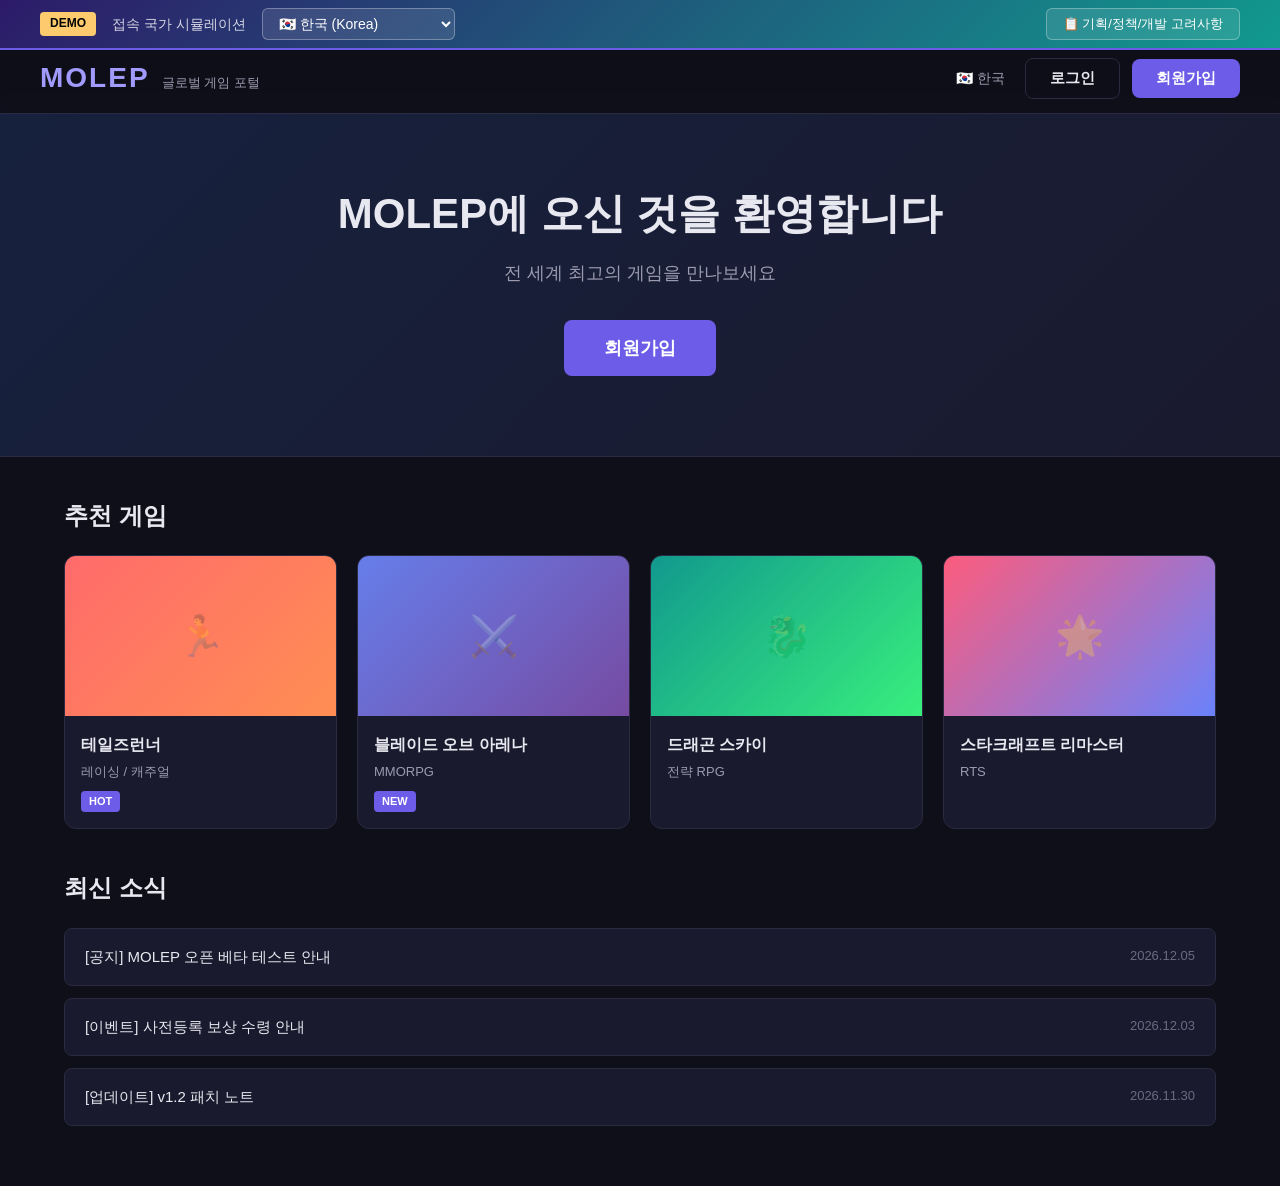
==== index.html @ 324bdd9d "feat: MOLEP 글로벌 게임 포털 가입/로그인 플로우 프로토타입 - 5개국(KR/US/TW/JP/CN) IP 기반 국가 분기 동작 HTML 프로토타입 - 국가별 인증수단, 약" ====
<!DOCTYPE html>
<html lang="ko">
<head>
  <meta charset="UTF-8">
  <meta name="viewport" content="width=device-width, initial-scale=1.0">
  <title>MOLEP - Global Game Portal</title>
  <link rel="stylesheet" href="css/main.css">
  <link rel="stylesheet" href="css/components.css">
</head>
<body>
  <!-- ===== DEMO CONTROL BAR ===== -->
  <div id="demo-bar">
    <div class="demo-bar-inner">
      <span class="demo-label">DEMO</span>
      <span class="demo-text" data-i18n="demoCountrySelect">접속 국가 시뮬레이션</span>
      <select id="country-select">
        <option value="KR" selected>🇰🇷 한국 (Korea)</option>
        <option value="US">🇺🇸 미국 (United States)</option>
        <option value="TW">🇹🇼 대만 (Taiwan)</option>
        <option value="JP">🇯🇵 일본 (Japan)</option>
        <option value="CN">🇨🇳 중국 (China)</option>
      </select>
      <button id="btn-review-panel" class="demo-btn" onclick="toggleReviewPanel()">
        📋 기획/정책/개발 고려사항
      </button>
    </div>
  </div>

  <!-- ===== HEADER ===== -->
  <header id="site-header">
    <div class="header-inner">
      <div class="logo">
        <span class="logo-text">MOLEP</span>
        <span class="logo-tagline" data-i18n="siteTagline">글로벌 게임 포털</span>
      </div>
      <nav class="header-nav">
        <span id="detected-country-display"></span>
        <button id="btn-login" class="btn btn-outline" onclick="showScreen('login')" data-i18n="login">로그인</button>
        <button id="btn-signup" class="btn btn-primary" onclick="showScreen('signup-auth')" data-i18n="signup">회원가입</button>
      </nav>
    </div>
  </header>

  <!-- ===== MAIN CONTENT AREA ===== -->
  <main id="main-content">

    <!-- SCREEN: Landing Page -->
    <section id="screen-landing" class="screen active">
      <div class="hero">
        <div class="hero-content">
          <h1 data-i18n="heroTitle">MOLEP에 오신 것을 환영합니다</h1>
          <p data-i18n="heroSubtitle">전 세계 최고의 게임을 만나보세요</p>
          <button class="btn btn-primary btn-large" onclick="showScreen('signup-auth')" data-i18n="signup">회원가입</button>
        </div>
      </div>

      <div class="container">
        <h2 data-i18n="featuredGames">추천 게임</h2>
        <div id="game-grid" class="game-grid">
          <!-- Filled by JS -->
        </div>

        <h2 data-i18n="latestNews">최신 소식</h2>
        <div id="news-list" class="news-list">
          <!-- Filled by JS -->
        </div>
      </div>
    </section>

    <!-- SCREEN: Login -->
    <section id="screen-login" class="screen">
      <div class="form-container">
        <h2 data-i18n="loginTitle">로그인</h2>
        <div id="login-auth-buttons" class="auth-buttons">
          <!-- Filled by JS -->
        </div>
        <button class="btn btn-text" onclick="showScreen('landing')" data-i18n="backBtn">뒤로</button>
      </div>
    </section>

    <!-- SCREEN: Signup - Auth Selection -->
    <section id="screen-signup-auth" class="screen">
      <div class="form-container">
        <div class="step-indicator">
          <div class="step active">1</div>
          <div class="step-line"></div>
          <div class="step">2</div>
          <div class="step-line"></div>
          <div class="step">3</div>
          <div class="step-line"></div>
          <div class="step">4</div>
        </div>
        <h2 data-i18n="signupTitle">회원가입</h2>
        <p class="form-subtitle" data-i18n="signupSubtitle">가입 방법을 선택하세요</p>
        <div id="signup-auth-buttons" class="auth-buttons">
          <!-- Filled by JS -->
        </div>
        <!-- Email form (KR only) -->
        <div id="email-form" class="email-form hidden">
          <div class="form-divider"><span data-i18n="orDivider">또는</span></div>
          <input type="email" id="input-email" class="form-input" data-i18n-placeholder="emailPlaceholder" placeholder="이메일 주소">
          <input type="password" id="input-password" class="form-input" data-i18n-placeholder="passwordPlaceholder" placeholder="비밀번호">
          <input type="password" id="input-password-confirm" class="form-input" data-i18n-placeholder="passwordConfirmPlaceholder" placeholder="비밀번호 확인">
        </div>
        <!-- CN: National ID for real-name -->
        <div id="cn-realname-form" class="cn-realname-form hidden">
          <div class="info-box warning">
            <strong>实名认证</strong><br>
            根据国家新闻出版署规定，所有用户必须进行实名认证。
          </div>
          <input type="text" id="input-cn-realname" class="form-input" placeholder="真实姓名">
          <input type="text" id="input-cn-nationalid" class="form-input" placeholder="身份证号码（18位）" maxlength="18">
        </div>
        <button class="btn btn-primary btn-full" id="btn-to-age" onclick="goToAgeVerify()" data-i18n="continueBtn">계속</button>
        <button class="btn btn-text" onclick="showScreen('landing')" data-i18n="backBtn">뒤로</button>
      </div>
    </section>

    <!-- SCREEN: Age Verification -->
    <section id="screen-age-verify" class="screen">
      <div class="form-container">
        <div class="step-indicator">
          <div class="step done">✓</div>
          <div class="step-line done"></div>
          <div class="step active">2</div>
          <div class="step-line"></div>
          <div class="step">3</div>
          <div class="step-line"></div>
          <div class="step">4</div>
        </div>
        <h2 data-i18n="ageVerifyTitle">본인 확인</h2>

        <!-- KR: CI Verification -->
        <div id="age-verify-ci" class="hidden">
          <div class="info-box">
            본인인증을 통해 연령을 확인합니다.
          </div>
          <button class="btn btn-outline btn-full" onclick="simulateCIVerify()" data-i18n="ciVerifyBtn">본인인증 (PASS/NICE)</button>
        </div>

        <!-- General: Birth date input -->
        <div id="age-verify-dob" class="hidden">
          <label data-i18n="birthDateLabel">생년월일</label>
          <div class="dob-inputs">
            <select id="dob-year" class="form-select"></select>
            <select id="dob-month" class="form-select"></select>
            <select id="dob-day" class="form-select"></select>
          </div>
          <p class="form-help" data-i18n="birthDateHelp">정확한 생년월일을 입력해주세요.</p>
        </div>

        <!-- CN: Already collected national ID, extract DOB -->
        <div id="age-verify-cn" class="hidden">
          <div class="info-box success">
            <strong>实名认证完成</strong><br>
            <span id="cn-verified-info"></span>
          </div>
        </div>

        <button class="btn btn-primary btn-full" onclick="checkAge()" data-i18n="ageConfirm">확인</button>
        <button class="btn btn-text" onclick="showScreen('signup-auth')" data-i18n="backBtn">뒤로</button>
      </div>
    </section>

    <!-- SCREEN: Minor Protection -->
    <section id="screen-minor" class="screen">
      <div class="form-container">
        <div class="step-indicator">
          <div class="step done">✓</div>
          <div class="step-line done"></div>
          <div class="step done">✓</div>
          <div class="step-line done"></div>
          <div class="step active">2.5</div>
          <div class="step-line"></div>
          <div class="step">3</div>
        </div>
        <h2 data-i18n="minorTitle">미성년자 보호</h2>
        <div id="minor-notice" class="info-box warning"></div>
        <div id="minor-restrictions" class="restrictions-list"></div>

        <!-- Guardian consent form -->
        <div id="guardian-form" class="guardian-form">
          <h3 data-i18n="guardianInfoTitle">보호자 정보 입력</h3>
          <input type="text" class="form-input" data-i18n-placeholder="guardianName" placeholder="보호자 이름">
          <input type="tel" class="form-input" data-i18n-placeholder="guardianPhone" placeholder="보호자 연락처">
          <!-- CN: Guardian national ID -->
          <div id="guardian-cn-fields" class="hidden">
            <input type="text" class="form-input" placeholder="监护人身份证号码（18位）" maxlength="18">
          </div>
          <select class="form-select" id="guardian-relation">
            <option value="" data-i18n="guardianRelation">관계</option>
          </select>
        </div>

        <!-- Minor-specific terms -->
        <div id="minor-terms-list" class="terms-list"></div>

        <button class="btn btn-primary btn-full" onclick="completeMinorConsent()" data-i18n="guardianConsentBtn">보호자 동의 완료</button>
        <button class="btn btn-text" onclick="showScreen('age-verify')" data-i18n="backBtn">뒤로</button>
      </div>
    </section>

    <!-- SCREEN: Terms -->
    <section id="screen-terms" class="screen">
      <div class="form-container">
        <div class="step-indicator">
          <div class="step done">✓</div>
          <div class="step-line done"></div>
          <div class="step done">✓</div>
          <div class="step-line done"></div>
          <div class="step active">3</div>
          <div class="step-line"></div>
          <div class="step">4</div>
        </div>
        <h2 data-i18n="termsTitle">약관 동의</h2>

        <div class="terms-agree-all">
          <label class="checkbox-label">
            <input type="checkbox" id="agree-all" onchange="toggleAllTerms()">
            <span data-i18n="agreeAll">전체 동의</span>
          </label>
        </div>
        <div class="divider"></div>
        <div id="terms-list" class="terms-list">
          <!-- Filled by JS -->
        </div>
        <div id="terms-error" class="error-text hidden" data-i18n="mustAgreeRequired">필수 약관에 모두 동의해주세요.</div>
        <button class="btn btn-primary btn-full" onclick="submitTerms()" data-i18n="agreeAndSignup">동의하고 가입하기</button>
        <button class="btn btn-text" onclick="goBackFromTerms()" data-i18n="backBtn">뒤로</button>
      </div>
    </section>

    <!-- SCREEN: Complete -->
    <section id="screen-complete" class="screen">
      <div class="form-container complete-screen">
        <div class="step-indicator">
          <div class="step done">✓</div>
          <div class="step-line done"></div>
          <div class="step done">✓</div>
          <div class="step-line done"></div>
          <div class="step done">✓</div>
          <div class="step-line done"></div>
          <div class="step done">✓</div>
        </div>
        <div class="complete-icon">✓</div>
        <h2 data-i18n="completeTitle">가입 완료!</h2>
        <p data-i18n="completeMessage">MOLEP 회원이 되신 것을 환영합니다.</p>
        <div id="complete-info" class="complete-info">
          <!-- Filled by JS -->
        </div>
        <button class="btn btn-primary btn-full" onclick="resetToLanding()" data-i18n="goToHome">홈으로 이동</button>
      </div>
    </section>
  </main>

    <!-- SCREEN: Alternative Flow B - Manual Country Override -->
    <section id="screen-flow-alt" class="screen">
      <div class="container">
        <div class="flow-alt-header">
          <h2>🔀 대안 플로우 B: 수동 국가 변경 허용 (에픽게임즈 방식)</h2>
          <p class="form-subtitle">IP 자동 감지 + 수동 변경 옵션을 제공하는 방식. 현재 플로우 A(IP 고정)와 비교용.</p>
          <button class="btn btn-outline" onclick="showScreen('landing')" style="margin-bottom:24px">← 메인 플로우 A로 돌아가기</button>
        </div>

        <div class="flow-comparison">
          <!-- Flow A -->
          <div class="flow-card">
            <div class="flow-card-header flow-a">
              <h3>플로우 A: IP 고정 (현재 채택)</h3>
              <span class="terms-badge">채택</span>
            </div>
            <div class="flow-diagram">
              <div class="flow-node">사이트 접속</div>
              <div class="flow-arrow">↓</div>
              <div class="flow-node highlight">IP 감지 → 국가 확정 (변경 불가)</div>
              <div class="flow-arrow">↓</div>
              <div class="flow-node">해당 국가 언어/인증/약관 표시</div>
              <div class="flow-arrow">↓</div>
              <div class="flow-node">회원가입 진행</div>
            </div>
            <div class="flow-pros-cons">
              <div class="flow-pros">
                <h4>✅ 장점</h4>
                <ul>
                  <li>법적 관할권 자동 매칭 (안전)</li>
                  <li>어뷰징 원천 차단</li>
                  <li>구현 단순</li>
                  <li>약관 혼선 없음</li>
                </ul>
              </div>
              <div class="flow-cons">
                <h4>❌ 단점</h4>
                <ul>
                  <li>VPN/해외교민 UX 저하</li>
                  <li>IP 오탐 시 대응 없음</li>
                  <li>출장자가 원래 국가 서비스 이용 불가</li>
                </ul>
              </div>
            </div>
          </div>

          <!-- Flow B -->
          <div class="flow-card">
            <div class="flow-card-header flow-b">
              <h3>플로우 B: 수동 변경 허용 (에픽 방식)</h3>
              <span class="terms-badge optional">선택지</span>
            </div>
            <div class="flow-diagram">
              <div class="flow-node">사이트 접속</div>
              <div class="flow-arrow">↓</div>
              <div class="flow-node highlight">IP 감지 → 국가 자동 선택</div>
              <div class="flow-arrow">↓</div>
              <div class="flow-node" style="border-color:var(--warning)">
                "🇰🇷 한국이 맞나요?" <br>
                <small>[맞습니다] [다른 국가 선택 ▾]</small>
              </div>
              <div class="flow-arrow">↓</div>
              <div class="flow-branch">
                <div class="flow-node" style="border-color:var(--success)">맞습니다 → 그대로 진행</div>
                <div class="flow-node" style="border-color:var(--warning)">다른 국가 → 국가 선택 후 진행<br><small>⚠️ 가입 후 변경 불가 고지</small></div>
              </div>
              <div class="flow-arrow">↓</div>
              <div class="flow-node">선택한 국가 기준 인증/약관 표시</div>
              <div class="flow-arrow">↓</div>
              <div class="flow-node">회원가입 완료 (국가 고정)</div>
            </div>
            <div class="flow-pros-cons">
              <div class="flow-pros">
                <h4>✅ 장점</h4>
                <ul>
                  <li>VPN/교민/출장자 대응 가능</li>
                  <li>IP 오탐 시 사용자가 직접 수정</li>
                  <li>에픽게임즈 등 글로벌 선례 있음</li>
                  <li>UX 유연성 높음</li>
                </ul>
              </div>
              <div class="flow-cons">
                <h4>❌ 단점</h4>
                <ul>
                  <li>어뷰징 가능 (가격 차별화 우회)</li>
                  <li>잘못된 국가 선택 시 약관 불일치 법적 리스크</li>
                  <li>미성년자 규제 우회 가능성 (KR→US 선택 시 14세→13세)</li>
                  <li>CS 부담 증가</li>
                </ul>
              </div>
            </div>

            <div class="info-box warning" style="margin-top:16px">
              <strong>⚠️ 플로우 B 채택 시 필수 안전장치</strong>
              <ul style="margin:8px 0 0 16px;font-size:13px">
                <li>가입 후 국가 변경 불가 (또는 1회 제한, CS 통해서만)</li>
                <li>국가 변경 시 "선택한 국가의 법률이 적용됩니다" 고지 + 재동의</li>
                <li>CN 선택 시 반드시 실명인증 강제 (우회 불가)</li>
                <li>가격 어뷰징 방지: 결제 시 현재 IP 국가와 가입 국가 불일치 감지 → 제한</li>
                <li>변경 이력 감사 로그 남기기</li>
              </ul>
            </div>
          </div>
        </div>

        <!-- Decision matrix -->
        <div class="flow-decision" style="margin-top:32px">
          <h3>🎯 의사결정 기준</h3>
          <table class="risk-table" style="margin-top:12px">
            <thead>
              <tr><th>기준</th><th>플로우 A (IP 고정)</th><th>플로우 B (수동 허용)</th></tr>
            </thead>
            <tbody>
              <tr><td>법적 안전성</td><td><span class="risk-badge LOW">안전</span></td><td><span class="risk-badge MEDIUM">주의</span></td></tr>
              <tr><td>어뷰징 방지</td><td><span class="risk-badge LOW">강함</span></td><td><span class="risk-badge HIGH">약함</span></td></tr>
              <tr><td>UX 유연성</td><td><span class="risk-badge HIGH">낮음</span></td><td><span class="risk-badge LOW">높음</span></td></tr>
              <tr><td>구현 복잡도</td><td><span class="risk-badge LOW">단순</span></td><td><span class="risk-badge MEDIUM">중간</span></td></tr>
              <tr><td>글로벌 선례</td><td>대부분 게임사</td><td>에픽게임즈, 스팀</td></tr>
              <tr><td>교민/출장자 대응</td><td><span class="risk-badge HIGH">불가</span></td><td><span class="risk-badge LOW">가능</span></td></tr>
            </tbody>
          </table>
          <div class="info-box" style="margin-top:16px">
            <strong>💡 권장안</strong>: 플로우 A(IP 고정)로 런칭 후, 교민/출장자 CS 문의 비율 모니터링.
            일정 비율 초과 시 플로우 B로 전환 검토. 또는 <strong>하이브리드</strong>: IP 고정이되, 가입 전 "국가가 맞지 않나요?" 링크를 두어
            클릭 시 CS/고객센터로 연결 (수동 변경은 CS에서만 처리).
          </div>
        </div>

        <button class="btn btn-outline" onclick="showScreen('landing')" style="margin-top:24px">← 메인 플로우로 돌아가기</button>
      </div>
    </section>

  <!-- ===== REVIEW PANEL (Slide-out) ===== -->
  <div id="review-panel" class="review-panel hidden">
    <div class="review-panel-header">
      <h2>📋 기획/정책/설계/개발/QA 고려사항</h2>
      <button class="btn-close" onclick="toggleReviewPanel()">✕</button>
    </div>
    <div class="review-panel-body">
      <!-- Tab navigation -->
      <div class="review-tabs">
        <button class="review-tab active" onclick="switchReviewTab('planning')">🎯 기획</button>
        <button class="review-tab" onclick="switchReviewTab('policy')">📜 정책/약관</button>
        <button class="review-tab" onclick="switchReviewTab('design')">🎨 설계/UX</button>
        <button class="review-tab" onclick="switchReviewTab('dev')">💻 개발</button>
        <button class="review-tab" onclick="switchReviewTab('qa')">🔍 QA</button>
        <button class="review-tab" onclick="switchReviewTab('risk')">⚠️ 리스크</button>
        <button class="review-tab" onclick="switchReviewTab('questions')">❓ 문의사항</button>
        <button class="review-tab" onclick="switchReviewTab('db')">🗄️ DB설계</button>
      </div>

      <!-- Tab contents -->
      <div id="review-content" class="review-content">
        <!-- Filled by JS based on selected tab and country -->
      </div>
    </div>
  </div>

  <!-- ===== MODAL: Terms Detail ===== -->
  <div id="modal-terms-detail" class="modal hidden">
    <div class="modal-backdrop" onclick="closeTermsModal()"></div>
    <div class="modal-content">
      <div class="modal-header">
        <h3 id="modal-terms-title"></h3>
        <button class="btn-close" onclick="closeTermsModal()">✕</button>
      </div>
      <div id="modal-terms-body" class="modal-body"></div>
    </div>
  </div>

  <!-- Scripts -->
  <script src="js/config.js"></script>
  <script src="js/i18n.js"></script>
  <script src="js/review-data.js"></script>
  <script src="js/app.js"></script>
</body>
</html>
---- css/main.css ----
/* ===== RESET & BASE ===== */
*, *::before, *::after { box-sizing: border-box; margin: 0; padding: 0; }

:root {
  --primary: #6C5CE7;
  --primary-dark: #5A4BD1;
  --primary-light: #A29BFE;
  --bg: #0F0F1A;
  --bg-card: #1A1A2E;
  --bg-surface: #16213E;
  --text: #E8E8F0;
  --text-muted: #9B9BB0;
  --text-dim: #6B6B80;
  --border: #2A2A40;
  --success: #00B894;
  --warning: #FDCB6E;
  --danger: #E17055;
  --critical: #D63031;
  --font: 'Segoe UI', -apple-system, BlinkMacSystemFont, 'Noto Sans KR', 'Noto Sans JP', 'Noto Sans SC', 'Noto Sans TC', sans-serif;
  --radius: 12px;
  --radius-sm: 8px;
  --shadow: 0 4px 20px rgba(0,0,0,0.3);
}

html { font-size: 16px; scroll-behavior: smooth; }
body {
  font-family: var(--font);
  background: var(--bg);
  color: var(--text);
  line-height: 1.6;
  min-height: 100vh;
  padding-top: 100px; /* demo bar + header */
}

a { color: var(--primary-light); text-decoration: none; }
a:hover { text-decoration: underline; }

.container { max-width: 1200px; margin: 0 auto; padding: 0 24px; }
.hidden { display: none !important; }

/* ===== DEMO BAR ===== */
#demo-bar {
  position: fixed; top: 0; left: 0; right: 0; z-index: 1000;
  background: linear-gradient(135deg, #2d1b69, #11998e);
  padding: 8px 24px;
  border-bottom: 2px solid var(--primary);
}
.demo-bar-inner {
  max-width: 1200px; margin: 0 auto;
  display: flex; align-items: center; gap: 16px; flex-wrap: wrap;
}
.demo-label {
  background: var(--warning); color: #000; font-weight: 800;
  padding: 2px 10px; border-radius: 4px; font-size: 12px;
}
.demo-text { font-size: 14px; color: rgba(255,255,255,0.8); }
#country-select {
  padding: 6px 12px; border-radius: 6px; border: 1px solid rgba(255,255,255,0.3);
  background: rgba(255,255,255,0.1); color: #fff; font-size: 14px; cursor: pointer;
}
#country-select option { background: #1A1A2E; color: #fff; }
.demo-btn {
  margin-left: auto; padding: 6px 16px; border-radius: 6px;
  border: 1px solid rgba(255,255,255,0.3); background: rgba(255,255,255,0.1);
  color: #fff; font-size: 13px; cursor: pointer; transition: all 0.2s;
}
.demo-btn:hover { background: rgba(255,255,255,0.2); }

/* ===== HEADER ===== */
#site-header {
  position: fixed; top: 44px; left: 0; right: 0; z-index: 999;
  background: rgba(15,15,26,0.95); backdrop-filter: blur(10px);
  border-bottom: 1px solid var(--border); padding: 12px 24px;
}
.header-inner {
  max-width: 1200px; margin: 0 auto;
  display: flex; align-items: center; justify-content: space-between;
}
.logo { display: flex; align-items: baseline; gap: 12px; }
.logo-text { font-size: 28px; font-weight: 900; color: var(--primary-light); letter-spacing: 2px; }
.logo-tagline { font-size: 13px; color: var(--text-muted); }
.header-nav { display: flex; align-items: center; gap: 12px; }
#detected-country-display { font-size: 14px; color: var(--text-muted); margin-right: 8px; }

/* ===== SCREENS ===== */
.screen { display: none; animation: fadeIn 0.3s ease; }
.screen.active { display: block; }
@keyframes fadeIn { from { opacity: 0; transform: translateY(10px); } to { opacity: 1; transform: translateY(0); } }

/* ===== HERO ===== */
.hero {
  background: linear-gradient(135deg, var(--bg-surface), var(--bg-card));
  padding: 80px 24px; text-align: center;
  border-bottom: 1px solid var(--border);
  margin-bottom: 40px;
}
.hero h1 { font-size: 42px; font-weight: 800; margin-bottom: 12px; }
.hero p { font-size: 18px; color: var(--text-muted); margin-bottom: 32px; }

/* ===== GAME GRID ===== */
h2 { font-size: 24px; margin: 32px 0 20px; }
.game-grid { display: grid; grid-template-columns: repeat(auto-fill, minmax(260px, 1fr)); gap: 20px; margin-bottom: 40px; }
.game-card {
  background: var(--bg-card); border-radius: var(--radius); overflow: hidden;
  border: 1px solid var(--border); transition: transform 0.2s, box-shadow 0.2s;
}
.game-card:hover { transform: translateY(-4px); box-shadow: var(--shadow); }
.game-card-img {
  width: 100%; height: 160px; object-fit: cover;
  background: linear-gradient(135deg, #667eea, #764ba2);
  display: flex; align-items: center; justify-content: center;
  font-size: 40px; color: rgba(255,255,255,0.3);
}
.game-card-body { padding: 16px; }
.game-card-title { font-size: 16px; font-weight: 700; margin-bottom: 4px; }
.game-card-genre { font-size: 13px; color: var(--text-muted); }
.game-card-badge {
  display: inline-block; margin-top: 8px; padding: 2px 8px;
  border-radius: 4px; font-size: 11px; font-weight: 700;
  background: var(--primary); color: #fff;
}

/* ===== NEWS ===== */
.news-list { display: flex; flex-direction: column; gap: 12px; margin-bottom: 60px; }
.news-item {
  background: var(--bg-card); border: 1px solid var(--border);
  border-radius: var(--radius-sm); padding: 16px 20px;
  display: flex; justify-content: space-between; align-items: center;
}
.news-item-title { font-size: 15px; }
.news-item-date { font-size: 13px; color: var(--text-dim); }

/* ===== FORM CONTAINER ===== */
.form-container {
  max-width: 480px; margin: 40px auto; padding: 40px;
  background: var(--bg-card); border-radius: var(--radius);
  border: 1px solid var(--border);
}
.form-container h2 { text-align: center; margin: 0 0 8px; }
.form-subtitle { text-align: center; color: var(--text-muted); font-size: 14px; margin-bottom: 24px; }

/* ===== STEP INDICATOR ===== */
.step-indicator {
  display: flex; align-items: center; justify-content: center;
  gap: 0; margin-bottom: 24px;
}
.step {
  width: 32px; height: 32px; border-radius: 50%;
  background: var(--border); color: var(--text-dim);
  display: flex; align-items: center; justify-content: center;
  font-size: 14px; font-weight: 700;
}
.step.active { background: var(--primary); color: #fff; }
.step.done { background: var(--success); color: #fff; }
.step-line { width: 40px; height: 2px; background: var(--border); }
.step-line.done { background: var(--success); }

/* ===== AUTH BUTTONS ===== */
.auth-buttons { display: flex; flex-direction: column; gap: 12px; margin: 20px 0; }
.auth-btn {
  display: flex; align-items: center; gap: 12px;
  padding: 14px 20px; border-radius: var(--radius-sm);
  border: 1px solid var(--border); background: var(--bg-surface);
  color: var(--text); font-size: 15px; font-weight: 600;
  cursor: pointer; transition: all 0.2s;
}
.auth-btn:hover { border-color: var(--primary); background: rgba(108,92,231,0.1); }
.auth-btn-icon {
  width: 24px; height: 24px; border-radius: 4px;
  display: flex; align-items: center; justify-content: center;
  font-size: 16px; color: #fff; font-weight: 800;
}

/* ===== FORM ELEMENTS ===== */
.form-input, .form-select {
  width: 100%; padding: 12px 16px; border-radius: var(--radius-sm);
  border: 1px solid var(--border); background: var(--bg-surface);
  color: var(--text); font-size: 15px; margin-bottom: 12px;
  transition: border-color 0.2s;
}
.form-input:focus, .form-select:focus { outline: none; border-color: var(--primary); }
.form-input::placeholder { color: var(--text-dim); }
.form-help { font-size: 13px; color: var(--text-muted); margin-bottom: 16px; }
.form-divider {
  display: flex; align-items: center; gap: 12px;
  margin: 16px 0; color: var(--text-dim); font-size: 13px;
}
.form-divider::before, .form-divider::after {
  content: ''; flex: 1; height: 1px; background: var(--border);
}

.dob-inputs { display: flex; gap: 8px; margin-bottom: 8px; }
.dob-inputs .form-select { margin-bottom: 0; }

/* ===== INFO BOX ===== */
.info-box {
  padding: 16px; border-radius: var(--radius-sm); margin-bottom: 16px;
  font-size: 14px; line-height: 1.5;
  background: rgba(108,92,231,0.1); border: 1px solid rgba(108,92,231,0.3);
}
.info-box.warning { background: rgba(253,203,110,0.1); border-color: rgba(253,203,110,0.3); }
.info-box.success { background: rgba(0,184,148,0.1); border-color: rgba(0,184,148,0.3); }
.info-box.danger { background: rgba(225,112,85,0.1); border-color: rgba(225,112,85,0.3); }

/* ===== TERMS ===== */
.terms-agree-all { padding: 12px 0; }
.divider { height: 1px; background: var(--border); margin: 4px 0 12px; }
.terms-list { display: flex; flex-direction: column; gap: 8px; margin-bottom: 16px; }
.terms-item {
  display: flex; align-items: center; justify-content: space-between;
  padding: 10px 0;
}
.checkbox-label {
  display: flex; align-items: center; gap: 10px;
  cursor: pointer; font-size: 14px; flex: 1;
}
.checkbox-label input[type="checkbox"] {
  width: 20px; height: 20px; accent-color: var(--primary); cursor: pointer;
}
.terms-badge {
  font-size: 11px; padding: 2px 6px; border-radius: 4px;
  background: var(--primary); color: #fff; margin-left: 4px;
}
.terms-badge.optional { background: var(--text-dim); }
.terms-view-btn {
  font-size: 13px; color: var(--primary-light); background: none;
  border: none; cursor: pointer; padding: 4px 8px;
}
.terms-view-btn:hover { text-decoration: underline; }
.error-text { color: var(--danger); font-size: 13px; text-align: center; margin-bottom: 12px; }

/* ===== COMPLETE ===== */
.complete-screen { text-align: center; }
.complete-icon {
  width: 80px; height: 80px; border-radius: 50%;
  background: var(--success); color: #fff; font-size: 40px;
  display: flex; align-items: center; justify-content: center;
  margin: 0 auto 20px;
}
.complete-info {
  background: var(--bg-surface); border-radius: var(--radius-sm);
  padding: 20px; margin: 20px 0; text-align: left;
}
.complete-info-row {
  display: flex; justify-content: space-between;
  padding: 8px 0; border-bottom: 1px solid var(--border); font-size: 14px;
}
.complete-info-row:last-child { border-bottom: none; }
.complete-info-label { color: var(--text-muted); }
.complete-info-value { font-weight: 600; }

/* ===== GUARDIAN FORM ===== */
.guardian-form { margin: 20px 0; }
.guardian-form h3 { font-size: 16px; margin-bottom: 12px; }
.restrictions-list { margin-bottom: 16px; }
.restriction-item {
  display: flex; align-items: flex-start; gap: 8px;
  padding: 8px 0; font-size: 14px; color: var(--text-muted);
}
.restriction-icon { color: var(--warning); font-size: 16px; }

/* ===== BUTTONS ===== */
.btn {
  display: inline-flex; align-items: center; justify-content: center; gap: 8px;
  padding: 10px 24px; border-radius: var(--radius-sm); font-size: 15px;
  font-weight: 600; cursor: pointer; border: none; transition: all 0.2s;
}
.btn-primary { background: var(--primary); color: #fff; }
.btn-primary:hover { background: var(--primary-dark); }
.btn-outline { background: transparent; border: 1px solid var(--border); color: var(--text); }
.btn-outline:hover { border-color: var(--primary); color: var(--primary-light); }
.btn-text { background: none; border: none; color: var(--text-muted); font-size: 14px; }
.btn-text:hover { color: var(--text); }
.btn-full { width: 100%; }
.btn-large { padding: 16px 40px; font-size: 18px; }

/* ===== MODAL ===== */
.modal { position: fixed; top: 0; left: 0; right: 0; bottom: 0; z-index: 2000; display: flex; align-items: center; justify-content: center; }
.modal-backdrop { position: absolute; inset: 0; background: rgba(0,0,0,0.6); }
.modal-content {
  position: relative; width: 90%; max-width: 600px; max-height: 80vh;
  background: var(--bg-card); border-radius: var(--radius);
  border: 1px solid var(--border); overflow: hidden;
}
.modal-header {
  display: flex; justify-content: space-between; align-items: center;
  padding: 16px 24px; border-bottom: 1px solid var(--border);
}
.modal-header h3 { font-size: 18px; }
.modal-body { padding: 24px; overflow-y: auto; max-height: 60vh; font-size: 14px; line-height: 1.8; }
.btn-close {
  width: 32px; height: 32px; border-radius: 50%; border: none;
  background: var(--bg-surface); color: var(--text); font-size: 18px;
  cursor: pointer; display: flex; align-items: center; justify-content: center;
}
.btn-close:hover { background: var(--danger); }

/* ===== REVIEW PANEL ===== */
.review-panel {
  position: fixed; top: 0; right: 0; bottom: 0; width: 600px;
  background: var(--bg-card); border-left: 2px solid var(--primary);
  z-index: 1500; box-shadow: -4px 0 30px rgba(0,0,0,0.5);
  display: flex; flex-direction: column;
  animation: slideIn 0.3s ease;
}
@keyframes slideIn { from { transform: translateX(100%); } to { transform: translateX(0); } }
.review-panel.hidden { display: none; }
.review-panel-header {
  display: flex; justify-content: space-between; align-items: center;
  padding: 16px 24px; border-bottom: 1px solid var(--border);
  background: var(--bg-surface);
}
.review-panel-header h2 { font-size: 16px; margin: 0; }
.review-panel-body { flex: 1; overflow-y: auto; }
.review-tabs {
  display: flex; flex-wrap: wrap; gap: 4px; padding: 12px;
  border-bottom: 1px solid var(--border); background: var(--bg-surface);
}
.review-tab {
  padding: 6px 12px; border-radius: 6px; border: 1px solid var(--border);
  background: transparent; color: var(--text-muted); font-size: 12px;
  cursor: pointer; transition: all 0.2s; white-space: nowrap;
}
.review-tab.active { background: var(--primary); color: #fff; border-color: var(--primary); }
.review-tab:hover:not(.active) { border-color: var(--primary); color: var(--text); }
.review-content { padding: 16px; }
.review-section { margin-bottom: 20px; }
.review-section h3 {
  font-size: 15px; margin-bottom: 10px; padding-bottom: 6px;
  border-bottom: 1px solid var(--border); color: var(--primary-light);
}
.review-item {
  padding: 10px 12px; margin-bottom: 8px;
  background: var(--bg-surface); border-radius: var(--radius-sm);
  border-left: 3px solid var(--primary); font-size: 13px; line-height: 1.6;
}
.review-item.critical { border-left-color: var(--critical); }
.review-item.high { border-left-color: var(--danger); }
.review-item.medium { border-left-color: var(--warning); }
.review-item.low { border-left-color: var(--success); }
.review-item strong { color: var(--text); }
.review-item p { color: var(--text-muted); margin-top: 4px; }
.review-country-tag {
  display: inline-block; padding: 1px 6px; border-radius: 3px;
  font-size: 11px; font-weight: 700; margin-right: 4px;
  background: var(--primary); color: #fff;
}

/* Risk badges */
.risk-badge {
  display: inline-block; padding: 2px 8px; border-radius: 4px;
  font-size: 11px; font-weight: 800;
}
.risk-badge.CRITICAL { background: var(--critical); color: #fff; }
.risk-badge.HIGH { background: var(--danger); color: #fff; }
.risk-badge.MEDIUM { background: var(--warning); color: #000; }
.risk-badge.LOW { background: var(--success); color: #fff; }

/* DB Schema display */
.schema-block {
  background: #0d1117; border: 1px solid var(--border); border-radius: var(--radius-sm);
  padding: 16px; font-family: 'Consolas', 'Courier New', monospace;
  font-size: 12px; line-height: 1.5; overflow-x: auto; color: #c9d1d9;
  white-space: pre; margin-bottom: 12px;
}

/* ===== FLOW COMPARISON ===== */
.flow-alt-header { margin-bottom: 24px; }
.flow-alt-header h2 { font-size: 22px; margin-bottom: 8px; }
.flow-comparison { display: grid; grid-template-columns: 1fr 1fr; gap: 24px; }
.flow-card {
  background: var(--bg-card); border: 1px solid var(--border);
  border-radius: var(--radius); overflow: hidden;
}
.flow-card-header {
  padding: 16px 20px; display: flex; justify-content: space-between; align-items: center;
}
.flow-card-header h3 { font-size: 15px; margin: 0; }
.flow-card-header.flow-a { background: rgba(0,184,148,0.1); border-bottom: 2px solid var(--success); }
.flow-card-header.flow-b { background: rgba(253,203,110,0.1); border-bottom: 2px solid var(--warning); }
.flow-pros-cons { display: grid; grid-template-columns: 1fr 1fr; gap: 12px; padding: 16px; }
.flow-pros h4 { color: var(--success); font-size: 14px; margin-bottom: 8px; }
.flow-cons h4 { color: var(--danger); font-size: 14px; margin-bottom: 8px; }
.flow-pros ul, .flow-cons ul { list-style: none; padding: 0; font-size: 13px; color: var(--text-muted); }
.flow-pros li, .flow-cons li { padding: 3px 0; }
.flow-pros li::before { content: '• '; color: var(--success); }
.flow-cons li::before { content: '• '; color: var(--danger); }
.flow-diagram { padding: 16px; }
.flow-decision { background: var(--bg-card); border-radius: var(--radius); padding: 24px; border: 1px solid var(--border); }
.flow-decision h3 { margin: 0 0 8px; font-size: 18px; }

@media (max-width: 768px) {
  .flow-comparison { grid-template-columns: 1fr; }
  .flow-pros-cons { grid-template-columns: 1fr; }
}

/* ===== RESPONSIVE ===== */
@media (max-width: 768px) {
  body { padding-top: 120px; }
  .hero h1 { font-size: 28px; }
  .hero p { font-size: 15px; }
  .form-container { margin: 20px 16px; padding: 24px; }
  .review-panel { width: 100%; }
  .demo-bar-inner { gap: 8px; }
  .demo-btn { margin-left: 0; width: 100%; text-align: center; }
  .game-grid { grid-template-columns: repeat(auto-fill, minmax(200px, 1fr)); }
}
---- css/components.css ----
/* ===== AUTH PROVIDER SPECIFIC STYLES ===== */
.auth-btn[data-provider="naver"] .auth-btn-icon { background: #03C75A; }
.auth-btn[data-provider="email"] .auth-btn-icon { background: #333; }
.auth-btn[data-provider="google"] .auth-btn-icon { background: #4285F4; }
.auth-btn[data-provider="apple"] .auth-btn-icon { background: #000; }
.auth-btn[data-provider="x"] .auth-btn-icon { background: #000; }
.auth-btn[data-provider="wechat"] .auth-btn-icon { background: #07C160; }
.auth-btn[data-provider="qq"] .auth-btn-icon { background: #12B7F5; }

/* Provider icon text */
.auth-btn[data-provider="naver"] .auth-btn-icon::after { content: 'N'; }
.auth-btn[data-provider="email"] .auth-btn-icon::after { content: '@'; }
.auth-btn[data-provider="google"] .auth-btn-icon::after { content: 'G'; }
.auth-btn[data-provider="apple"] .auth-btn-icon::after { content: ''; }
.auth-btn[data-provider="x"] .auth-btn-icon::after { content: 'X'; }
.auth-btn[data-provider="wechat"] .auth-btn-icon::after { content: 'W'; }
.auth-btn[data-provider="qq"] .auth-btn-icon::after { content: 'Q'; }

/* ===== FLOW DIAGRAM (in review panel) ===== */
.flow-diagram {
  display: flex; flex-direction: column; gap: 4px;
  padding: 12px; background: var(--bg); border-radius: var(--radius-sm);
  margin-bottom: 12px;
}
.flow-node {
  padding: 8px 12px; border-radius: 6px;
  background: var(--bg-surface); border: 1px solid var(--border);
  font-size: 13px; text-align: center; position: relative;
}
.flow-node.highlight { border-color: var(--warning); background: rgba(253,203,110,0.1); }
.flow-arrow { text-align: center; color: var(--text-dim); font-size: 16px; }
.flow-branch {
  display: flex; gap: 8px; margin: 4px 0;
}
.flow-branch .flow-node { flex: 1; font-size: 12px; }

/* ===== QUESTION CARDS ===== */
.question-card {
  background: var(--bg-surface); border: 1px solid var(--border);
  border-radius: var(--radius-sm); padding: 14px; margin-bottom: 10px;
}
.question-card-header {
  display: flex; align-items: center; gap: 8px; margin-bottom: 6px;
}
.question-priority {
  padding: 2px 6px; border-radius: 3px; font-size: 10px; font-weight: 700;
}
.question-priority.must { background: var(--critical); color: #fff; }
.question-priority.should { background: var(--warning); color: #000; }
.question-priority.could { background: var(--text-dim); color: #fff; }
.question-card-title { font-size: 14px; font-weight: 600; }
.question-card-body { font-size: 13px; color: var(--text-muted); line-height: 1.5; }
.question-card-target {
  margin-top: 6px; font-size: 11px; color: var(--text-dim);
}

/* ===== RISK TABLE ===== */
.risk-table { width: 100%; border-collapse: collapse; font-size: 12px; margin-bottom: 16px; }
.risk-table th, .risk-table td {
  padding: 8px 6px; border: 1px solid var(--border); text-align: center;
}
.risk-table th { background: var(--bg-surface); font-weight: 700; font-size: 11px; }
.risk-table td:first-child { text-align: left; font-weight: 600; }

/* ===== LOADING SPINNER ===== */
.spinner {
  width: 24px; height: 24px; border: 3px solid var(--border);
  border-top-color: var(--primary); border-radius: 50%;
  animation: spin 0.8s linear infinite; margin: 0 auto;
}
@keyframes spin { to { transform: rotate(360deg); } }

/* ===== TOAST ===== */
.toast {
  position: fixed; bottom: 24px; left: 50%; transform: translateX(-50%);
  background: var(--bg-card); border: 1px solid var(--primary);
  padding: 12px 24px; border-radius: var(--radius-sm);
  font-size: 14px; z-index: 3000; box-shadow: var(--shadow);
  animation: toastIn 0.3s ease;
}
@keyframes toastIn { from { opacity: 0; transform: translate(-50%, 20px); } to { opacity: 1; transform: translate(-50%, 0); } }
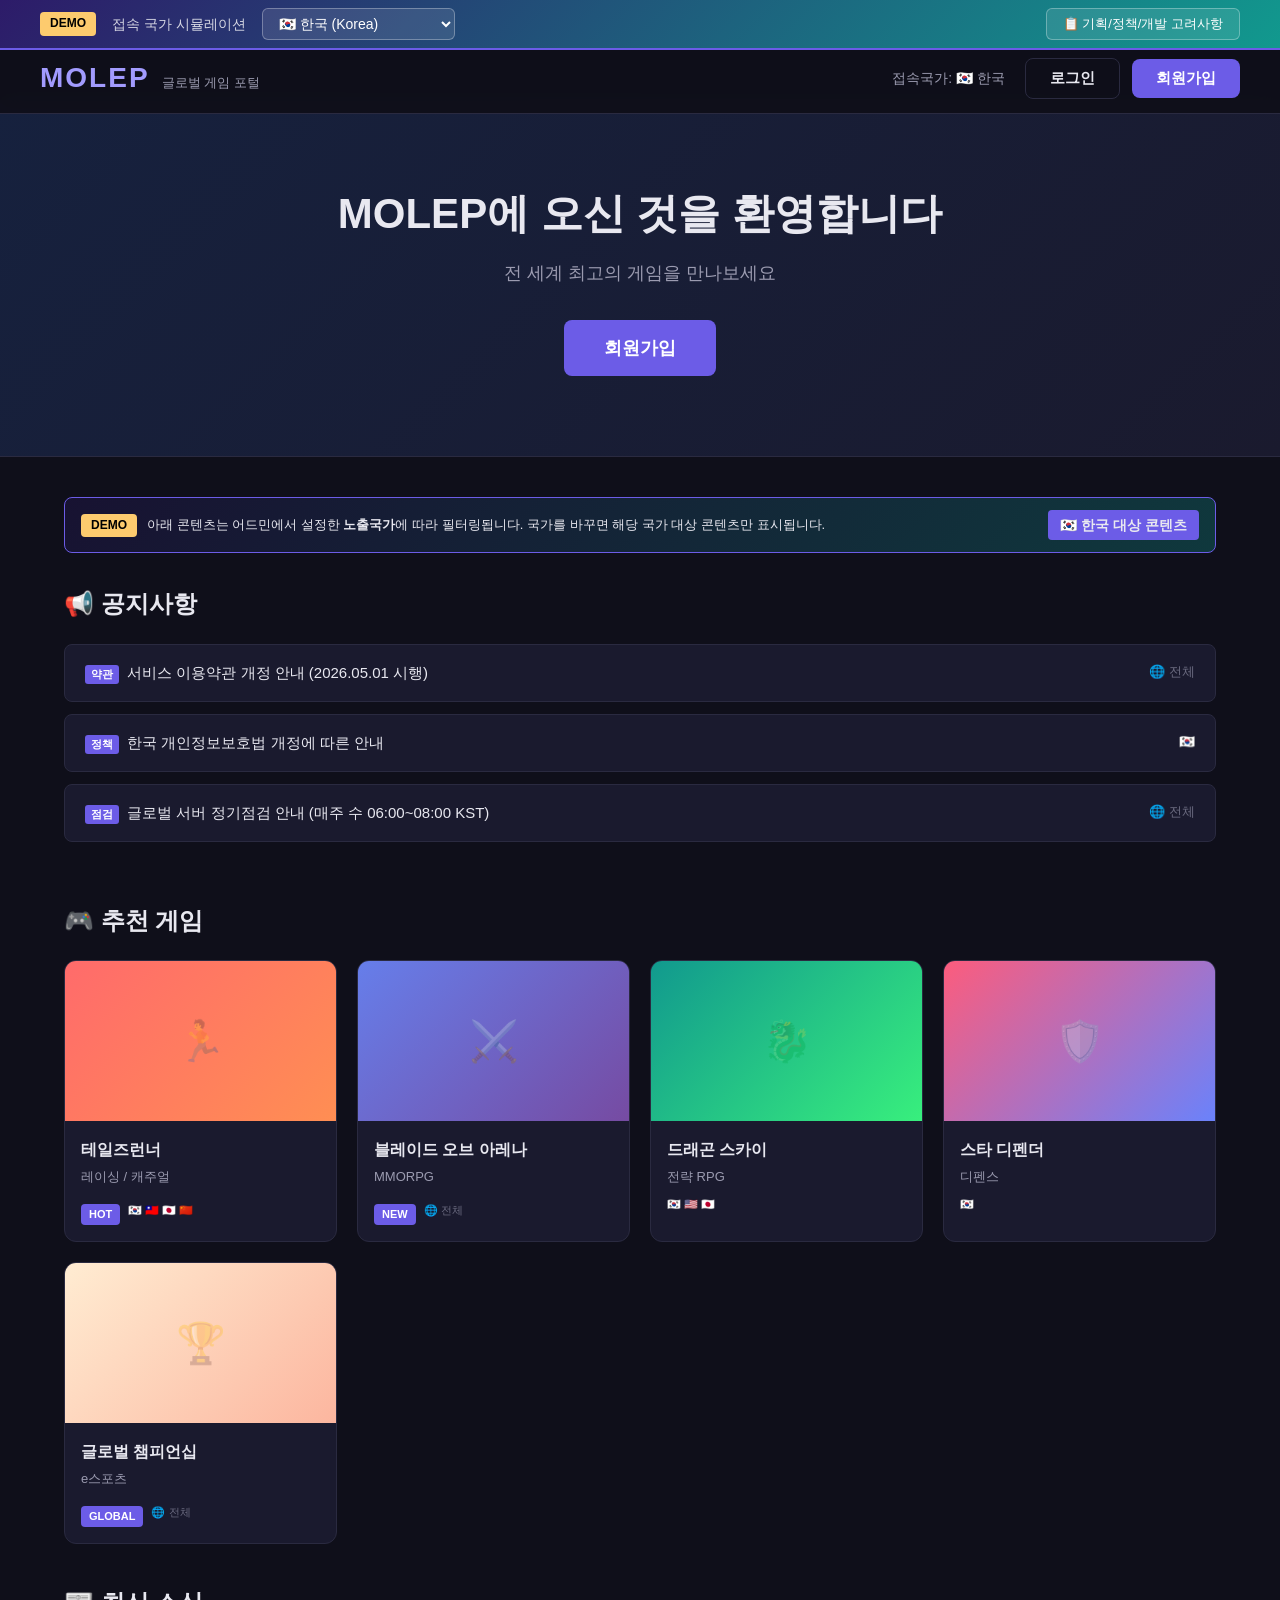
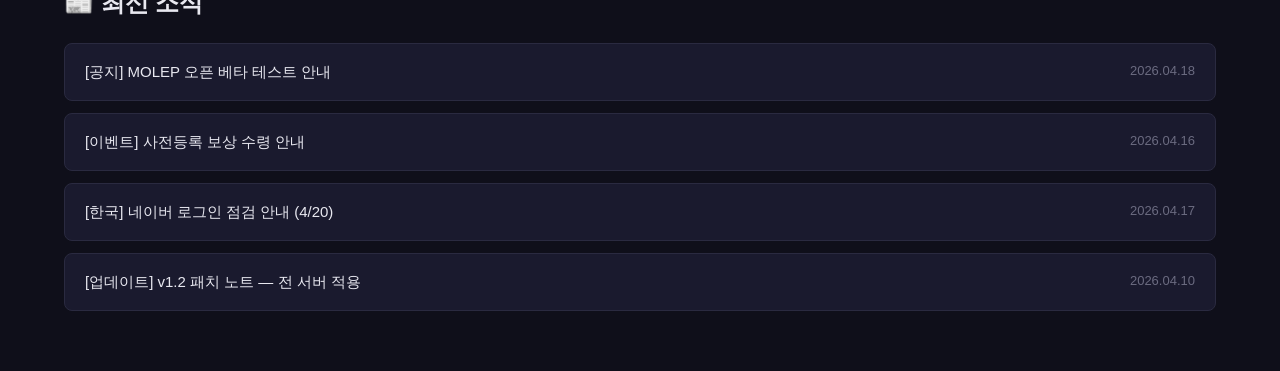
==== commit 705ba115: "feat: 한국어 고정 + 국가별 콘텐츠 필터링 + Vercel 배포 설정 - 기본 언어 한국어 고정 (내부회의 확정) - 어드민 노출국가 시뮬레이션: 게임/뉴스/공지에 targe" ====
--- a/index.html
+++ b/index.html
@@ -55,14 +55,26 @@
       </div>
 
       <div class="container">
-        <h2 data-i18n="featuredGames">추천 게임</h2>
+        <!-- 콘텐츠 필터링 안내 (데모용) -->
+        <div class="content-filter-info">
+          <span class="demo-label">DEMO</span>
+          <span>아래 콘텐츠는 어드민에서 설정한 <strong>노출국가</strong>에 따라 필터링됩니다. 국가를 바꾸면 해당 국가 대상 콘텐츠만 표시됩니다.</span>
+          <span id="content-filter-country" class="content-filter-country"></span>
+        </div>
+
+        <h2>📢 공지사항</h2>
+        <div id="notice-list" class="news-list">
+          <!-- Filled by JS: 노출국가 필터 -->
+        </div>
+
+        <h2>🎮 추천 게임</h2>
         <div id="game-grid" class="game-grid">
-          <!-- Filled by JS -->
-        </div>
-
-        <h2 data-i18n="latestNews">최신 소식</h2>
+          <!-- Filled by JS: 노출국가 필터 -->
+        </div>
+
+        <h2>📰 최신 소식</h2>
         <div id="news-list" class="news-list">
-          <!-- Filled by JS -->
+          <!-- Filled by JS: 노출국가 필터 -->
         </div>
       </div>
     </section>
--- a/css/main.css
+++ b/css/main.css
@@ -120,6 +120,25 @@
   background: var(--primary); color: #fff;
 }
 
+/* ===== CONTENT FILTER INFO ===== */
+.content-filter-info {
+  display: flex; align-items: center; gap: 10px; flex-wrap: wrap;
+  padding: 12px 16px; border-radius: var(--radius-sm);
+  background: linear-gradient(135deg, rgba(45,27,105,0.3), rgba(17,153,142,0.3));
+  border: 1px solid var(--primary); margin-bottom: 24px; font-size: 13px;
+}
+.content-filter-country {
+  margin-left: auto; font-weight: 700; font-size: 14px;
+  padding: 4px 12px; background: var(--primary); border-radius: 4px;
+}
+.game-card-meta { display: flex; align-items: center; gap: 8px; margin-top: 8px; }
+.game-target-countries { font-size: 11px; color: var(--text-dim); }
+.notice-type-badge {
+  display: inline-block; padding: 1px 6px; border-radius: 3px;
+  font-size: 11px; font-weight: 700;
+  background: var(--primary); color: #fff; margin-right: 4px;
+}
+
 /* ===== NEWS ===== */
 .news-list { display: flex; flex-direction: column; gap: 12px; margin-bottom: 60px; }
 .news-item {
